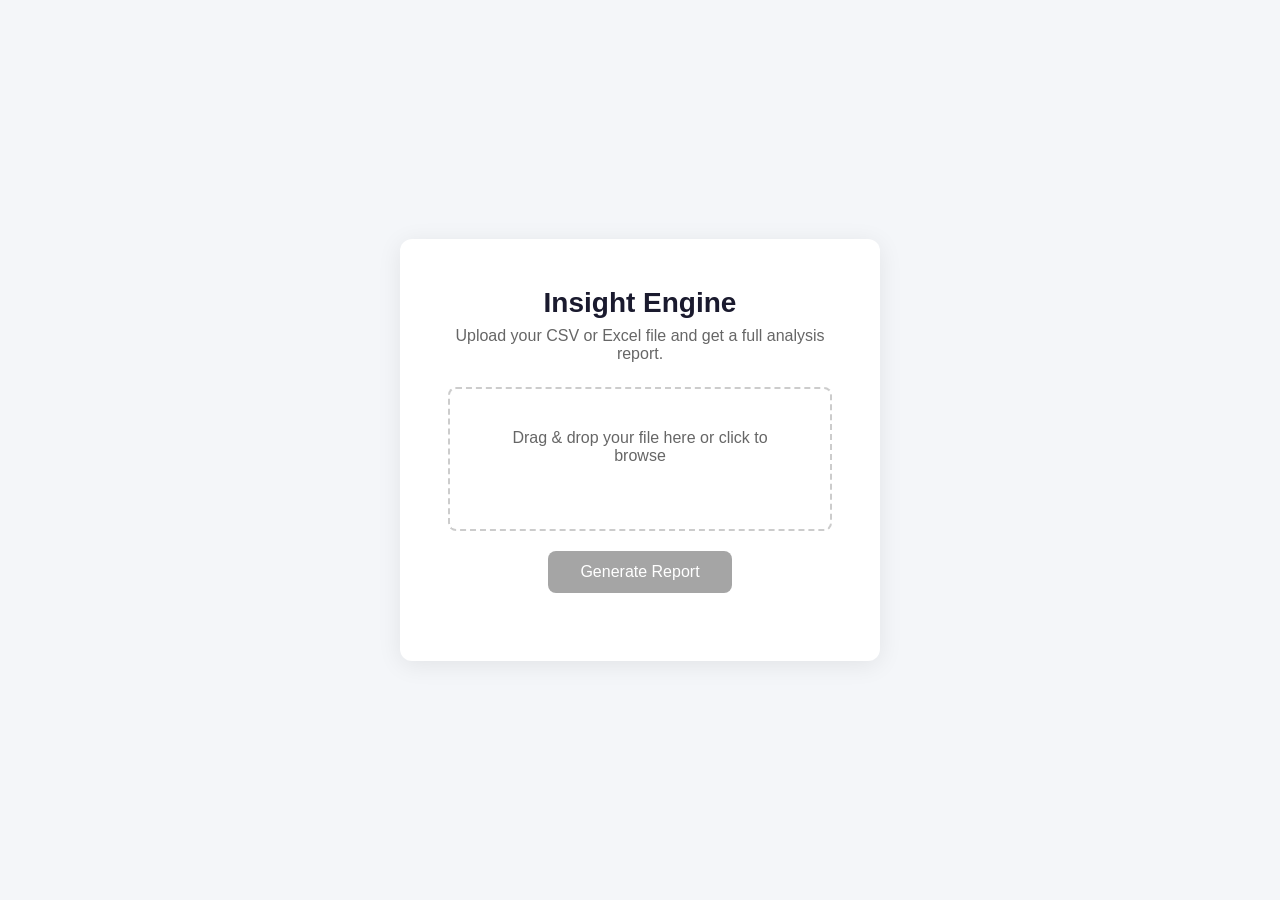
==== frontend/index.html @ 90cd4018 "Add frontend files for file upload and report generation" ====
<!DOCTYPE html>
<html lang="en">
<head>
  <meta charset="UTF-8" />
  <title>Insight Engine</title>
  <link rel="stylesheet" href="style.css" />
</head>
<body>
  <div class="container">
    <h1>Insight Engine</h1>
    <p>Upload your CSV or Excel file and get a full analysis report.</p>

    <div class="dropzone" id="dropzone">
      <p id="dropzone-text">Drag & drop your file here or click to browse</p>
      <input type="file" id="fileInput" accept=".csv,.xlsx" hidden />
    </div>

    <button id="uploadBtn" disabled>Generate Report</button>

    <div id="status"></div>

    <div id="download-section" style="display:none;">
      <a id="download-btn" href="#" target="_blank">⬇ Download Report</a>
    </div>
  </div>

  <script>
    const dropzone     = document.getElementById("dropzone");
    const fileInput    = document.getElementById("fileInput");
    const uploadBtn    = document.getElementById("uploadBtn");
    const status       = document.getElementById("status");
    const downloadSec  = document.getElementById("download-section");
    const downloadBtn  = document.getElementById("download-btn");
    const dropzoneText = document.getElementById("dropzone-text");
    let selectedFile   = null;

    dropzone.addEventListener("click", () => fileInput.click());

    fileInput.addEventListener("change", (e) => {
      selectedFile = e.target.files[0];
      dropzoneText.textContent = selectedFile.name;
      uploadBtn.disabled = false;
      downloadSec.style.display = "none";
      status.textContent = "";
    });

    uploadBtn.addEventListener("click", async () => {
      if (!selectedFile) return;

      status.textContent = "Analysing your data... this may take a minute.";
      uploadBtn.disabled = true;
      downloadSec.style.display = "none";

      const formData = new FormData();
      formData.append("file", selectedFile);

      try {
        const res  = await fetch("/upload", { method: "POST", body: formData });
        const data = await res.json();

        if (data.report_url) {
          status.textContent = "✅ Report ready!";
          downloadBtn.href = data.report_url;
          downloadSec.style.display = "block";
        } else {
          status.textContent = "❌ Error: " + data.error;
          uploadBtn.disabled = false;
        }
      } catch (err) {
        status.textContent = "❌ Something went wrong. Is the server running?";
        uploadBtn.disabled = false;
      }
    });
  </script>
</body>
</html>
---- frontend/style.css ----
* { box-sizing: border-box; margin: 0; padding: 0; }

body {
  font-family: 'Segoe UI', sans-serif;
  background: #f4f6f9;
  display: flex;
  justify-content: center;
  align-items: center;
  height: 100vh;
}

.container {
  background: white;
  padding: 48px;
  border-radius: 12px;
  box-shadow: 0 4px 24px rgba(0,0,0,0.08);
  text-align: center;
  width: 480px;
}

h1 { font-size: 28px; margin-bottom: 8px; color: #1a1a2e; }
p  { color: #666; margin-bottom: 24px; }

.dropzone {
  border: 2px dashed #ccc;
  border-radius: 8px;
  padding: 40px;
  cursor: pointer;
  margin-bottom: 20px;
  transition: border-color 0.2s;
}

.dropzone:hover { border-color: #4f46e5; }

button {
  background: #4f46e5;
  color: white;
  border: none;
  padding: 12px 32px;
  border-radius: 8px;
  font-size: 16px;
  cursor: pointer;
}

button:disabled { background: #a5a5a5; cursor: not-allowed; }

#status { margin-top: 20px; font-size: 14px; color: #333; }
#status a { color: #4f46e5; font-weight: bold; }

#download-section {
  margin-top: 24px;
}

#download-btn {
  display: inline-block;
  background: #22c55e;
  color: white;
  padding: 12px 32px;
  border-radius: 8px;
  text-decoration: none;
  font-size: 16px;
  font-weight: bold;
  transition: background 0.2s;
}

#download-btn:hover {
  background: #16a34a;
}
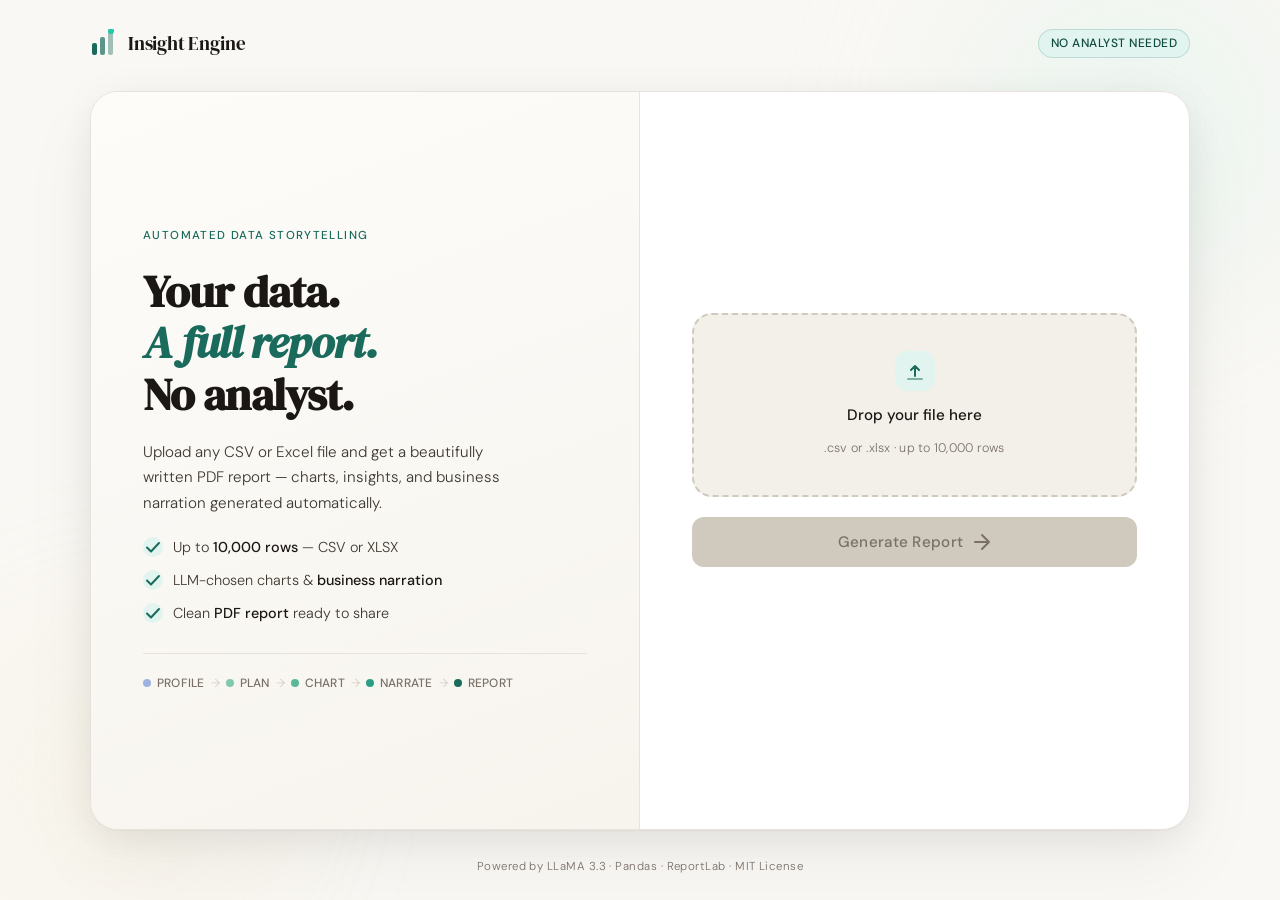
==== commit e362733f: "Enhance UI and accessibility in index.html and style.css with new design system, improved layout, an" ====
--- a/frontend/index.html
+++ b/frontend/index.html
@@ -2,29 +2,153 @@
 <html lang="en">
 <head>
   <meta charset="UTF-8" />
-  <title>Insight Engine</title>
+  <meta name="viewport" content="width=device-width, initial-scale=1.0" />
+  <title>Insight Engine — Automated Data Storytelling</title>
+  <link rel="preconnect" href="https://fonts.googleapis.com" />
+  <link rel="preconnect" href="https://fonts.gstatic.com" crossorigin />
+  <link href="https://fonts.googleapis.com/css2?family=DM+Serif+Display:ital@0;1&family=DM+Sans:ital,opsz,wght@0,9..40,300;0,9..40,400;0,9..40,500;1,9..40,300&display=swap" rel="stylesheet" />
   <link rel="stylesheet" href="style.css" />
 </head>
 <body>
-  <div class="container">
-    <h1>Insight Engine</h1>
-    <p>Upload your CSV or Excel file and get a full analysis report.</p>
-
-    <div class="dropzone" id="dropzone">
-      <p id="dropzone-text">Drag & drop your file here or click to browse</p>
-      <input type="file" id="fileInput" accept=".csv,.xlsx" hidden />
-    </div>
-
-    <button id="uploadBtn" disabled>Generate Report</button>
-
-    <div id="status"></div>
-
-    <div id="download-section" style="display:none;">
-      <a id="download-btn" href="#" target="_blank">⬇ Download Report</a>
-    </div>
+
+  <!-- Ambient background orbs -->
+  <div class="bg-orb bg-orb--1" aria-hidden="true"></div>
+  <div class="bg-orb bg-orb--2" aria-hidden="true"></div>
+  <div class="bg-orb bg-orb--3" aria-hidden="true"></div>
+
+  <div class="page-wrap">
+
+    <!-- ── Header ── -->
+    <header class="site-header" role="banner">
+      <div class="logo-mark" aria-label="Insight Engine logo">
+        <svg width="28" height="28" viewBox="0 0 28 28" fill="none" xmlns="http://www.w3.org/2000/svg" aria-hidden="true">
+          <rect x="2" y="14" width="5" height="12" rx="2" fill="var(--accent)"/>
+          <rect x="10" y="8" width="5" height="18" rx="2" fill="var(--accent)" opacity="0.7"/>
+          <rect x="18" y="2" width="5" height="24" rx="2" fill="var(--accent)" opacity="0.4"/>
+          <circle cx="21" cy="2" r="3" fill="var(--accent-vivid)"/>
+        </svg>
+        <span class="logo-text">Insight Engine</span>
+      </div>
+      <nav class="header-pill" aria-label="Product tag">
+        <span class="pill">No analyst needed</span>
+      </nav>
+    </header>
+
+    <!-- ── Main Card ── -->
+    <main class="main-card" role="main">
+
+      <!-- Left: Hero copy -->
+      <section class="hero-copy" aria-labelledby="hero-heading">
+        <p class="eyebrow">Automated Data Storytelling</p>
+        <h1 id="hero-heading" class="hero-heading">
+          Your data.<br/>
+          <em>A full report.</em><br/>
+          No analyst.
+        </h1>
+        <p class="hero-sub">
+          Upload any CSV or Excel file and get a beautifully written PDF report — charts, insights, and business narration generated automatically.
+        </p>
+
+        <ul class="feature-list" aria-label="Key features">
+          <li class="feature-item">
+            <span class="feature-icon" aria-hidden="true">
+              <svg width="16" height="16" viewBox="0 0 16 16" fill="none"><path d="M2 8.5L6 12.5L14 4" stroke="currentColor" stroke-width="2" stroke-linecap="round" stroke-linejoin="round"/></svg>
+            </span>
+            <span>Up to <strong>10,000 rows</strong> — CSV or XLSX</span>
+          </li>
+          <li class="feature-item">
+            <span class="feature-icon" aria-hidden="true">
+              <svg width="16" height="16" viewBox="0 0 16 16" fill="none"><path d="M2 8.5L6 12.5L14 4" stroke="currentColor" stroke-width="2" stroke-linecap="round" stroke-linejoin="round"/></svg>
+            </span>
+            <span>LLM-chosen charts &amp; <strong>business narration</strong></span>
+          </li>
+          <li class="feature-item">
+            <span class="feature-icon" aria-hidden="true">
+              <svg width="16" height="16" viewBox="0 0 16 16" fill="none"><path d="M2 8.5L6 12.5L14 4" stroke="currentColor" stroke-width="2" stroke-linecap="round" stroke-linejoin="round"/></svg>
+            </span>
+            <span>Clean <strong>PDF report</strong> ready to share</span>
+          </li>
+        </ul>
+
+        <div class="pipeline-trace" aria-label="How it works">
+          <div class="pipeline-step">
+            <span class="step-dot step-dot--1"></span>
+            <span>Profile</span>
+          </div>
+          <div class="pipeline-arrow" aria-hidden="true">→</div>
+          <div class="pipeline-step">
+            <span class="step-dot step-dot--2"></span>
+            <span>Plan</span>
+          </div>
+          <div class="pipeline-arrow" aria-hidden="true">→</div>
+          <div class="pipeline-step">
+            <span class="step-dot step-dot--3"></span>
+            <span>Chart</span>
+          </div>
+          <div class="pipeline-arrow" aria-hidden="true">→</div>
+          <div class="pipeline-step">
+            <span class="step-dot step-dot--4"></span>
+            <span>Narrate</span>
+          </div>
+          <div class="pipeline-arrow" aria-hidden="true">→</div>
+          <div class="pipeline-step">
+            <span class="step-dot step-dot--5"></span>
+            <span>Report</span>
+          </div>
+        </div>
+      </section>
+
+      <!-- Right: Upload widget -->
+      <section class="upload-panel" aria-labelledby="upload-heading">
+        <h2 id="upload-heading" class="sr-only">Upload your data file</h2>
+
+        <div class="dropzone" id="dropzone" role="button" tabindex="0" aria-label="Drag and drop your file here, or press Enter to browse" aria-describedby="dropzone-hint">
+          <div class="dropzone-inner">
+            <div class="dropzone-icon" aria-hidden="true">
+              <svg width="40" height="40" viewBox="0 0 40 40" fill="none" xmlns="http://www.w3.org/2000/svg">
+                <rect width="40" height="40" rx="12" fill="var(--accent-subtle)"/>
+                <path d="M20 25V15M20 15L16 19M20 15L24 19" stroke="var(--accent)" stroke-width="2" stroke-linecap="round" stroke-linejoin="round"/>
+                <path d="M13 28H27" stroke="var(--accent)" stroke-width="2" stroke-linecap="round" opacity="0.5"/>
+              </svg>
+            </div>
+            <p id="dropzone-text" class="dropzone-label">Drop your file here</p>
+            <p id="dropzone-hint" class="dropzone-hint">.csv or .xlsx · up to 10,000 rows</p>
+          </div>
+          <input type="file" id="fileInput" accept=".csv,.xlsx" hidden aria-hidden="true" />
+        </div>
+
+        <button id="uploadBtn" class="generate-btn" disabled aria-disabled="true">
+          <span class="btn-text">Generate Report</span>
+          <span class="btn-icon" aria-hidden="true">
+            <svg width="18" height="18" viewBox="0 0 18 18" fill="none"><path d="M9 2L16 9L9 16M2 9H16" stroke="currentColor" stroke-width="2" stroke-linecap="round" stroke-linejoin="round"/></svg>
+          </span>
+          <span class="btn-loader" aria-hidden="true"></span>
+        </button>
+
+        <div id="status" role="status" aria-live="polite" class="status-message"></div>
+
+        <div id="download-section" class="download-section" style="display:none;" aria-live="polite">
+          <a id="download-btn" href="#" target="_blank" class="download-btn" rel="noopener noreferrer">
+            <span class="download-icon" aria-hidden="true">
+              <svg width="18" height="18" viewBox="0 0 18 18" fill="none"><path d="M9 2V12M9 12L5 8M9 12L13 8" stroke="currentColor" stroke-width="2" stroke-linecap="round" stroke-linejoin="round"/><path d="M2 15H16" stroke="currentColor" stroke-width="2" stroke-linecap="round"/></svg>
+            </span>
+            Download Report
+          </a>
+          <p class="download-note">Your PDF is ready — open it or save to disk.</p>
+        </div>
+      </section>
+
+    </main>
+
+    <!-- ── Footer ── -->
+    <footer class="site-footer" role="contentinfo">
+      <p>Powered by LLaMA 3.3 · Pandas · ReportLab · MIT License</p>
+    </footer>
+
   </div>
 
   <script>
+    /* ─── Element refs ─── */
     const dropzone     = document.getElementById("dropzone");
     const fileInput    = document.getElementById("fileInput");
     const uploadBtn    = document.getElementById("uploadBtn");
@@ -34,21 +158,51 @@
     const dropzoneText = document.getElementById("dropzone-text");
     let selectedFile   = null;
 
+    /* ─── Dropzone click / keyboard ─── */
     dropzone.addEventListener("click", () => fileInput.click());
-
+    dropzone.addEventListener("keydown", (e) => {
+      if (e.key === "Enter" || e.key === " ") { e.preventDefault(); fileInput.click(); }
+    });
+
+    /* ─── Drag & drop ─── */
+    dropzone.addEventListener("dragover", (e) => {
+      e.preventDefault();
+      dropzone.classList.add("drag-over");
+    });
+    dropzone.addEventListener("dragleave", () => dropzone.classList.remove("drag-over"));
+    dropzone.addEventListener("drop", (e) => {
+      e.preventDefault();
+      dropzone.classList.remove("drag-over");
+      const f = e.dataTransfer.files[0];
+      if (f) setFile(f);
+    });
+
+    /* ─── File input change ─── */
     fileInput.addEventListener("change", (e) => {
-      selectedFile = e.target.files[0];
-      dropzoneText.textContent = selectedFile.name;
+      const f = e.target.files[0];
+      if (f) setFile(f);
+    });
+
+    function setFile(f) {
+      selectedFile = f;
+      dropzoneText.textContent = f.name;
+      dropzone.classList.add("file-selected");
       uploadBtn.disabled = false;
+      uploadBtn.setAttribute("aria-disabled", "false");
       downloadSec.style.display = "none";
       status.textContent = "";
-    });
-
+      status.className = "status-message";
+    }
+
+    /* ─── Generate button ─── */
     uploadBtn.addEventListener("click", async () => {
       if (!selectedFile) return;
 
-      status.textContent = "Analysing your data... this may take a minute.";
+      status.textContent = "Analysing your data… this may take a minute.";
+      status.className = "status-message status--loading";
       uploadBtn.disabled = true;
+      uploadBtn.setAttribute("aria-disabled", "true");
+      uploadBtn.classList.add("is-loading");
       downloadSec.style.display = "none";
 
       const formData = new FormData();
@@ -58,19 +212,27 @@
         const res  = await fetch("/upload", { method: "POST", body: formData });
         const data = await res.json();
 
+        uploadBtn.classList.remove("is-loading");
+
         if (data.report_url) {
-          status.textContent = "✅ Report ready!";
-          downloadBtn.href = data.report_url;
+          status.textContent  = "✓ Report ready!";
+          status.className    = "status-message status--success";
+          downloadBtn.href    = data.report_url;
           downloadSec.style.display = "block";
         } else {
-          status.textContent = "❌ Error: " + data.error;
+          status.textContent = "Error: " + (data.error || "Unknown error.");
+          status.className   = "status-message status--error";
           uploadBtn.disabled = false;
+          uploadBtn.setAttribute("aria-disabled", "false");
         }
       } catch (err) {
-        status.textContent = "❌ Something went wrong. Is the server running?";
+        uploadBtn.classList.remove("is-loading");
+        status.textContent = "Something went wrong. Is the server running?";
+        status.className   = "status-message status--error";
         uploadBtn.disabled = false;
+        uploadBtn.setAttribute("aria-disabled", "false");
       }
     });
   </script>
 </body>
-</html>+</html>
--- a/frontend/style.css
+++ b/frontend/style.css
@@ -1,68 +1,600 @@
-* { box-sizing: border-box; margin: 0; padding: 0; }
+/* ════════════════════════════════════════════════════════════════
+   INSIGHT ENGINE — Design System
+   Aesthetic: Editorial dark-ink on warm paper. DM Serif Display
+   for display type; DM Sans for UI. Warm neutrals, deep teal
+   accent. Feels like a high-end data magazine, not SaaS.
+   ════════════════════════════════════════════════════════════════ */
+
+/* ── Google Fonts are imported in <head> ── */
+
+/* ── Custom Properties ─────────────────────────────────────────── */
+:root {
+  /* Color system */
+  --ink:          #1a1714;       /* near-black warm */
+  --ink-2:        #3d3830;       /* secondary text */
+  --ink-3:        #7a7067;       /* muted / hint */
+  --paper:        #faf8f4;       /* warm off-white background */
+  --surface:      #ffffff;       /* card surface */
+  --surface-2:    #f3f0ea;       /* subtle inner surface */
+  --border:       #e8e3da;       /* default border */
+  --border-strong:#cfc9be;       /* hover / emphasis border */
+
+  /* Accent — deep teal */
+  --accent:       #1a6b5c;
+  --accent-vivid: #22c9a8;       /* glowing dot, highlights */
+  --accent-mid:   #2d9e86;       /* hover state */
+  --accent-subtle:#e2f4ef;       /* very light tint */
+  --accent-text:  #0f4a3e;       /* text on accent-subtle */
+
+  /* Status */
+  --success:      #166534;
+  --success-bg:   #dcfce7;
+  --error:        #991b1b;
+  --error-bg:     #fee2e2;
+  --loading:      #1a4f6b;
+  --loading-bg:   #dbeafe;
+
+  /* Typography */
+  --font-display: 'DM Serif Display', Georgia, serif;
+  --font-body:    'DM Sans', system-ui, sans-serif;
+
+  /* Sizing */
+  --radius-sm:    6px;
+  --radius-md:    12px;
+  --radius-lg:    20px;
+  --radius-xl:    28px;
+
+  /* Transitions */
+  --ease:         cubic-bezier(0.22, 1, 0.36, 1);
+  --dur:          0.25s;
+
+  /* Layout */
+  --max-w:        1100px;
+  --card-pad:     52px;
+}
+
+/* ── Reset ────────────────────────────────────────────────────── */
+*, *::before, *::after {
+  box-sizing: border-box;
+  margin: 0;
+  padding: 0;
+}
+
+/* ── Base ─────────────────────────────────────────────────────── */
+html { font-size: 16px; -webkit-font-smoothing: antialiased; }
 
 body {
-  font-family: 'Segoe UI', sans-serif;
-  background: #f4f6f9;
-  display: flex;
+  font-family: var(--font-body);
+  font-weight: 300;
+  font-size: 1rem;
+  line-height: 1.6;
+  color: var(--ink);
+  background-color: var(--paper);
+  min-height: 100vh;
+  overflow-x: hidden;
+}
+
+/* ── Accessibility ────────────────────────────────────────────── */
+.sr-only {
+  position: absolute;
+  width: 1px; height: 1px;
+  padding: 0; margin: -1px;
+  overflow: hidden;
+  clip: rect(0,0,0,0);
+  white-space: nowrap;
+  border: 0;
+}
+
+:focus-visible {
+  outline: 2px solid var(--accent);
+  outline-offset: 3px;
+  border-radius: var(--radius-sm);
+}
+
+/* ── Ambient Background Orbs ──────────────────────────────────── */
+.bg-orb {
+  position: fixed;
+  border-radius: 50%;
+  filter: blur(80px);
+  pointer-events: none;
+  z-index: 0;
+  opacity: 0.35;
+}
+
+.bg-orb--1 {
+  width: 500px; height: 500px;
+  top: -120px; right: -100px;
+  background: radial-gradient(circle, #c2ede4, transparent 70%);
+}
+
+.bg-orb--2 {
+  width: 400px; height: 400px;
+  bottom: -80px; left: -80px;
+  background: radial-gradient(circle, #f5e6c8, transparent 70%);
+}
+
+.bg-orb--3 {
+  width: 300px; height: 300px;
+  top: 50%; left: 50%;
+  transform: translate(-50%, -50%);
+  background: radial-gradient(circle, #ddf0e8, transparent 70%);
+  opacity: 0.2;
+}
+
+/* ── Page Wrapper ─────────────────────────────────────────────── */
+.page-wrap {
+  position: relative;
+  z-index: 1;
+  min-height: 100vh;
+  display: flex;
+  flex-direction: column;
+  align-items: center;
+  justify-content: space-between;
+  padding: 28px 24px 20px;
+  gap: 0;
+}
+
+/* ── Site Header ──────────────────────────────────────────────── */
+.site-header {
+  width: 100%;
+  max-width: var(--max-w);
+  display: flex;
+  align-items: center;
+  justify-content: space-between;
+  margin-bottom: 32px;
+}
+
+.logo-mark {
+  display: flex;
+  align-items: center;
+  gap: 10px;
+  text-decoration: none;
+}
+
+.logo-text {
+  font-family: var(--font-display);
+  font-size: 1.2rem;
+  letter-spacing: -0.01em;
+  color: var(--ink);
+}
+
+.header-pill {}
+
+.pill {
+  display: inline-flex;
+  align-items: center;
+  padding: 4px 12px;
+  background: var(--accent-subtle);
+  color: var(--accent-text);
+  font-size: 0.75rem;
+  font-weight: 500;
+  letter-spacing: 0.04em;
+  text-transform: uppercase;
+  border-radius: 999px;
+  border: 1px solid rgba(26,107,92,0.18);
+}
+
+/* ── Main Card ────────────────────────────────────────────────── */
+.main-card {
+  width: 100%;
+  max-width: var(--max-w);
+  flex: 1;
+  display: grid;
+  grid-template-columns: 1fr 1fr;
+  gap: 0;
+  background: var(--surface);
+  border-radius: var(--radius-xl);
+  border: 1px solid var(--border);
+  box-shadow:
+    0 1px 2px rgba(0,0,0,0.04),
+    0 8px 40px rgba(0,0,0,0.07),
+    0 32px 80px rgba(0,0,0,0.05);
+  overflow: hidden;
+  animation: card-enter 0.6s var(--ease) both;
+}
+
+@keyframes card-enter {
+  from { opacity: 0; transform: translateY(20px); }
+  to   { opacity: 1; transform: translateY(0); }
+}
+
+/* ── Hero Copy (Left) ─────────────────────────────────────────── */
+.hero-copy {
+  padding: var(--card-pad);
+  display: flex;
+  flex-direction: column;
   justify-content: center;
-  align-items: center;
-  height: 100vh;
-}
-
-.container {
-  background: white;
-  padding: 48px;
-  border-radius: 12px;
-  box-shadow: 0 4px 24px rgba(0,0,0,0.08);
+  gap: 20px;
+  border-right: 1px solid var(--border);
+  background: linear-gradient(160deg, #fdfcf9 0%, #f7f4ee 100%);
+}
+
+.eyebrow {
+  font-size: 0.72rem;
+  font-weight: 500;
+  letter-spacing: 0.12em;
+  text-transform: uppercase;
+  color: var(--accent);
+}
+
+.hero-heading {
+  font-family: var(--font-display);
+  font-size: clamp(2rem, 3.5vw, 3rem);
+  line-height: 1.15;
+  letter-spacing: -0.02em;
+  color: var(--ink);
+}
+
+.hero-heading em {
+  font-style: italic;
+  color: var(--accent);
+}
+
+.hero-sub {
+  font-size: 0.95rem;
+  font-weight: 300;
+  line-height: 1.65;
+  color: var(--ink-2);
+  max-width: 360px;
+}
+
+/* ── Feature List ─────────────────────────────────────────────── */
+.feature-list {
+  list-style: none;
+  display: flex;
+  flex-direction: column;
+  gap: 10px;
+}
+
+.feature-item {
+  display: flex;
+  align-items: flex-start;
+  gap: 10px;
+  font-size: 0.9rem;
+  color: var(--ink-2);
+}
+
+.feature-item strong {
+  color: var(--ink);
+  font-weight: 500;
+}
+
+.feature-icon {
+  display: flex;
+  align-items: center;
+  justify-content: center;
+  width: 20px; height: 20px;
+  border-radius: 50%;
+  background: var(--accent-subtle);
+  color: var(--accent);
+  flex-shrink: 0;
+  margin-top: 1px;
+}
+
+/* ── Pipeline Trace ───────────────────────────────────────────── */
+.pipeline-trace {
+  display: flex;
+  align-items: center;
+  gap: 6px;
+  flex-wrap: wrap;
+  margin-top: 8px;
+  padding-top: 20px;
+  border-top: 1px solid var(--border);
+}
+
+.pipeline-step {
+  display: flex;
+  align-items: center;
+  gap: 6px;
+  font-size: 0.75rem;
+  font-weight: 500;
+  letter-spacing: 0.02em;
+  color: var(--ink-3);
+  text-transform: uppercase;
+}
+
+.step-dot {
+  width: 8px; height: 8px;
+  border-radius: 50%;
+  flex-shrink: 0;
+}
+
+.step-dot--1 { background: #9db4e0; }
+.step-dot--2 { background: #82c9b0; }
+.step-dot--3 { background: #5ab89a; }
+.step-dot--4 { background: #2d9e86; }
+.step-dot--5 { background: var(--accent); }
+
+.pipeline-arrow {
+  font-size: 0.75rem;
+  color: var(--border-strong);
+  flex-shrink: 0;
+}
+
+/* ── Upload Panel (Right) ─────────────────────────────────────── */
+.upload-panel {
+  padding: var(--card-pad);
+  display: flex;
+  flex-direction: column;
+  justify-content: center;
+  gap: 20px;
+}
+
+/* ── Dropzone ─────────────────────────────────────────────────── */
+.dropzone {
+  border: 2px dashed var(--border-strong);
+  border-radius: var(--radius-lg);
+  padding: 36px 28px;
+  cursor: pointer;
+  background: var(--surface-2);
+  transition:
+    border-color var(--dur) var(--ease),
+    background   var(--dur) var(--ease),
+    transform    var(--dur) var(--ease);
   text-align: center;
-  width: 480px;
-}
-
-h1 { font-size: 28px; margin-bottom: 8px; color: #1a1a2e; }
-p  { color: #666; margin-bottom: 24px; }
-
-.dropzone {
-  border: 2px dashed #ccc;
-  border-radius: 8px;
-  padding: 40px;
+}
+
+.dropzone:hover,
+.dropzone:focus-visible {
+  border-color: var(--accent);
+  background: var(--accent-subtle);
+  transform: scale(1.005);
+}
+
+.dropzone.drag-over {
+  border-color: var(--accent-vivid);
+  background: #cff6ee;
+  transform: scale(1.01);
+}
+
+.dropzone.file-selected {
+  border-style: solid;
+  border-color: var(--accent);
+  background: var(--accent-subtle);
+}
+
+.dropzone-inner {
+  display: flex;
+  flex-direction: column;
+  align-items: center;
+  gap: 12px;
+}
+
+.dropzone-icon {
+  display: flex;
+  align-items: center;
+  justify-content: center;
+}
+
+.dropzone-label {
+  font-size: 0.95rem;
+  font-weight: 500;
+  color: var(--ink);
+  word-break: break-all;
+  max-width: 240px;
+}
+
+.dropzone-hint {
+  font-size: 0.78rem;
+  color: var(--ink-3);
+  letter-spacing: 0.02em;
+}
+
+/* ── Generate Button ──────────────────────────────────────────── */
+.generate-btn {
+  position: relative;
+  display: flex;
+  align-items: center;
+  justify-content: center;
+  gap: 10px;
+  width: 100%;
+  padding: 15px 28px;
+  background: var(--ink);
+  color: #fff;
+  border: none;
+  border-radius: var(--radius-md);
+  font-family: var(--font-body);
+  font-size: 0.95rem;
+  font-weight: 500;
+  letter-spacing: 0.02em;
   cursor: pointer;
-  margin-bottom: 20px;
-  transition: border-color 0.2s;
-}
-
-.dropzone:hover { border-color: #4f46e5; }
-
-button {
-  background: #4f46e5;
-  color: white;
-  border: none;
-  padding: 12px 32px;
-  border-radius: 8px;
-  font-size: 16px;
-  cursor: pointer;
-}
-
-button:disabled { background: #a5a5a5; cursor: not-allowed; }
-
-#status { margin-top: 20px; font-size: 14px; color: #333; }
-#status a { color: #4f46e5; font-weight: bold; }
-
-#download-section {
-  margin-top: 24px;
-}
-
-#download-btn {
-  display: inline-block;
-  background: #22c55e;
-  color: white;
-  padding: 12px 32px;
-  border-radius: 8px;
+  overflow: hidden;
+  transition:
+    background var(--dur) var(--ease),
+    transform  0.15s var(--ease),
+    box-shadow var(--dur) var(--ease);
+}
+
+.generate-btn::before {
+  content: '';
+  position: absolute;
+  inset: 0;
+  background: var(--accent);
+  opacity: 0;
+  transition: opacity var(--dur) var(--ease);
+}
+
+.generate-btn:not(:disabled):hover::before { opacity: 1; }
+
+.generate-btn:not(:disabled):hover {
+  box-shadow: 0 8px 24px rgba(26,107,92,0.35);
+  transform: translateY(-1px);
+}
+
+.generate-btn:not(:disabled):active {
+  transform: translateY(0);
+}
+
+.generate-btn:disabled {
+  background: var(--border-strong);
+  color: var(--ink-3);
+  cursor: not-allowed;
+}
+
+.btn-text,
+.btn-icon {
+  position: relative;
+  z-index: 1;
+}
+
+.btn-icon {
+  display: flex;
+  align-items: center;
+  transition: transform 0.2s var(--ease);
+}
+
+.generate-btn:not(:disabled):hover .btn-icon {
+  transform: translateX(3px);
+}
+
+/* Loading spinner */
+.btn-loader {
+  position: absolute;
+  right: 20px;
+  top: 50%;
+  transform: translateY(-50%);
+  width: 16px; height: 16px;
+  border: 2px solid rgba(255,255,255,0.3);
+  border-top-color: #fff;
+  border-radius: 50%;
+  display: none;
+  animation: spin 0.7s linear infinite;
+  z-index: 1;
+}
+
+.generate-btn.is-loading .btn-icon { display: none; }
+.generate-btn.is-loading .btn-loader { display: block; }
+
+@keyframes spin {
+  to { transform: translateY(-50%) rotate(360deg); }
+}
+
+/* ── Status Message ───────────────────────────────────────────── */
+.status-message {
+  min-height: 20px;
+  font-size: 0.875rem;
+  font-weight: 400;
+  color: var(--ink-3);
+  text-align: center;
+  transition: color var(--dur) var(--ease);
+}
+
+.status--loading {
+  color: var(--loading);
+  background: var(--loading-bg);
+  padding: 10px 14px;
+  border-radius: var(--radius-sm);
+}
+
+.status--success {
+  color: var(--success);
+  background: var(--success-bg);
+  padding: 10px 14px;
+  border-radius: var(--radius-sm);
+  font-weight: 500;
+}
+
+.status--error {
+  color: var(--error);
+  background: var(--error-bg);
+  padding: 10px 14px;
+  border-radius: var(--radius-sm);
+}
+
+/* ── Download Section ─────────────────────────────────────────── */
+.download-section {
+  display: flex;
+  flex-direction: column;
+  align-items: center;
+  gap: 8px;
+  animation: fade-up 0.4s var(--ease) both;
+}
+
+@keyframes fade-up {
+  from { opacity: 0; transform: translateY(12px); }
+  to   { opacity: 1; transform: translateY(0); }
+}
+
+.download-btn {
+  display: inline-flex;
+  align-items: center;
+  gap: 8px;
+  width: 100%;
+  padding: 14px 28px;
+  background: var(--accent);
+  color: #fff;
+  border-radius: var(--radius-md);
   text-decoration: none;
-  font-size: 16px;
-  font-weight: bold;
-  transition: background 0.2s;
-}
-
-#download-btn:hover {
-  background: #16a34a;
+  font-size: 0.95rem;
+  font-weight: 500;
+  letter-spacing: 0.02em;
+  justify-content: center;
+  transition:
+    background var(--dur) var(--ease),
+    transform  0.15s var(--ease),
+    box-shadow var(--dur) var(--ease);
+}
+
+.download-btn:hover {
+  background: var(--accent-mid);
+  box-shadow: 0 8px 24px rgba(26,107,92,0.3);
+  transform: translateY(-1px);
+}
+
+.download-btn:active { transform: translateY(0); }
+
+.download-icon {
+  display: flex;
+  align-items: center;
+}
+
+.download-note {
+  font-size: 0.75rem;
+  color: var(--ink-3);
+  letter-spacing: 0.02em;
+}
+
+/* ── Site Footer ──────────────────────────────────────────────── */
+.site-footer {
+  width: 100%;
+  max-width: var(--max-w);
+  margin-top: 28px;
+  padding-bottom: 4px;
+  text-align: center;
+  font-size: 0.72rem;
+  color: var(--ink-3);
+  letter-spacing: 0.04em;
+}
+
+/* ── Responsive ───────────────────────────────────────────────── */
+
+/* Tablet — stack side by side but reduce padding */
+@media (max-width: 900px) {
+  :root { --card-pad: 36px; }
+
+  .main-card {
+    grid-template-columns: 1fr;
+    max-width: 520px;
+  }
+
+  .hero-copy {
+    border-right: none;
+    border-bottom: 1px solid var(--border);
+    padding-bottom: 32px;
+  }
+}
+
+/* Mobile */
+@media (max-width: 540px) {
+  :root { --card-pad: 28px; }
+
+  .page-wrap { padding: 20px 16px 16px; }
+
+  .hero-heading { font-size: 1.75rem; }
+
+  .pipeline-trace { display: none; }
+
+  .site-header { margin-bottom: 20px; }
+
+  .logo-text { font-size: 1rem; }
 }
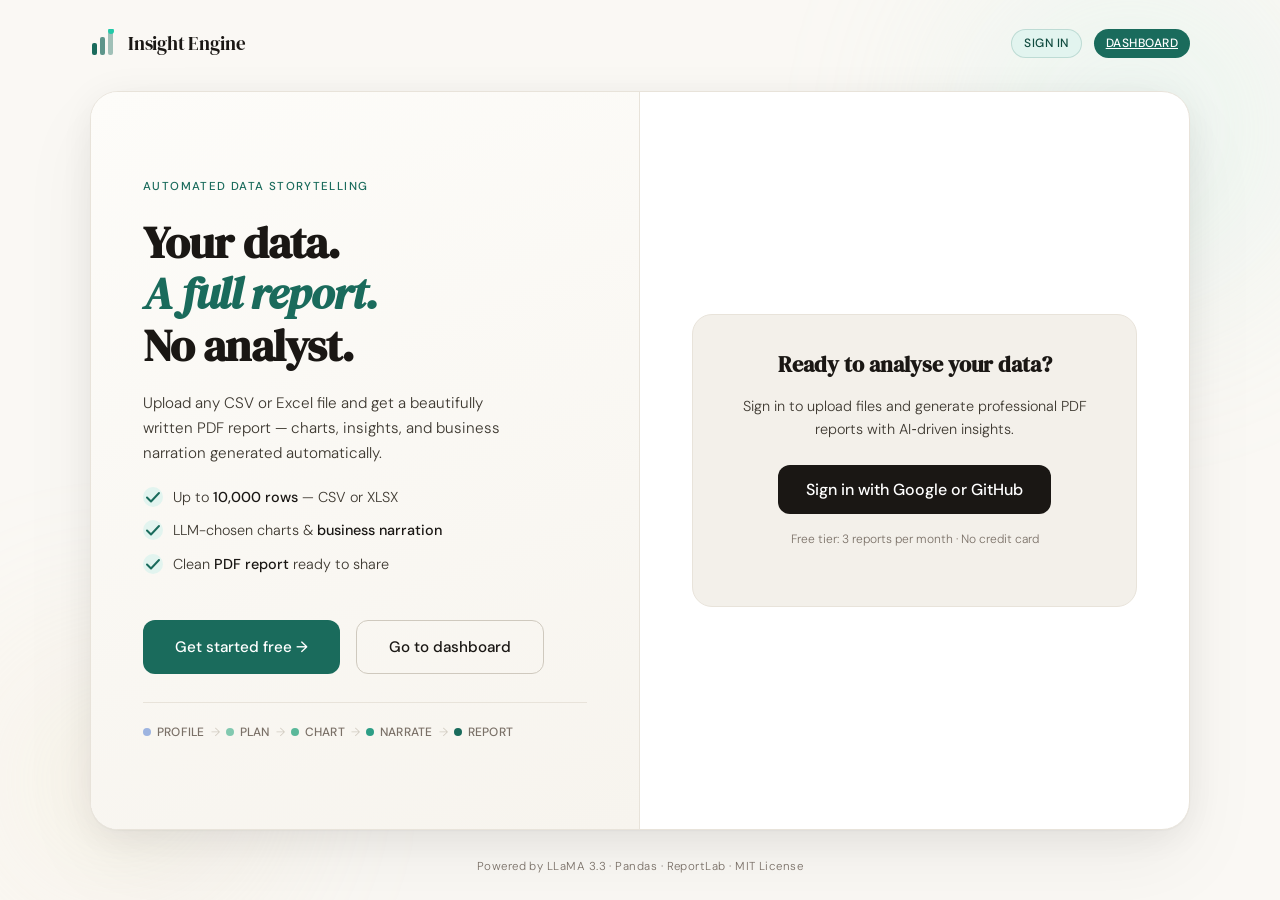
==== commit 079feb50: "Add dashboard and login pages with responsive design and authentication styles" ====
--- a/frontend/index.html
+++ b/frontend/index.html
@@ -8,6 +8,72 @@
   <link rel="preconnect" href="https://fonts.gstatic.com" crossorigin />
   <link href="https://fonts.googleapis.com/css2?family=DM+Serif+Display:ital@0;1&family=DM+Sans:ital,opsz,wght@0,9..40,300;0,9..40,400;0,9..40,500;1,9..40,300&display=swap" rel="stylesheet" />
   <link rel="stylesheet" href="style.css" />
+  <style>
+    /* Additional CTA button styles */
+    .hero-cta-group {
+      display: flex;
+      gap: 16px;
+      margin-top: 24px;
+      flex-wrap: wrap;
+    }
+    .hero-btn {
+      display: inline-flex;
+      align-items: center;
+      gap: 10px;
+      padding: 14px 32px;
+      background: var(--accent);
+      color: white;
+      border-radius: var(--radius-md);
+      text-decoration: none;
+      font-weight: 500;
+      font-size: 0.95rem;
+      transition: background 0.2s, transform 0.15s;
+    }
+    .hero-btn:hover {
+      background: var(--accent-mid);
+      transform: translateY(-2px);
+    }
+    .hero-btn-outline {
+      background: transparent;
+      border: 1px solid var(--border-strong);
+      color: var(--ink);
+    }
+    .hero-btn-outline:hover {
+      background: var(--surface-2);
+      border-color: var(--accent);
+      transform: translateY(-2px);
+    }
+    .cta-card {
+      background: var(--surface-2);
+      border-radius: var(--radius-lg);
+      padding: 32px 24px;
+      text-align: center;
+      border: 1px solid var(--border);
+    }
+    .cta-card h3 {
+      font-family: var(--font-display);
+      font-size: 1.4rem;
+      margin-bottom: 12px;
+    }
+    .cta-card p {
+      color: var(--ink-2);
+      font-size: 0.9rem;
+      margin-bottom: 24px;
+    }
+    .cta-button {
+      display: inline-block;
+      background: var(--ink);
+      color: white;
+      padding: 12px 28px;
+      border-radius: var(--radius-md);
+      text-decoration: none;
+      font-weight: 500;
+      transition: background 0.2s;
+    }
+    .cta-button:hover {
+      background: var(--accent);
+    }
+  </style>
 </head>
 <body>
 
@@ -18,7 +84,7 @@
 
   <div class="page-wrap">
 
-    <!-- ── Header ── -->
+    <!-- ── Header with navigation ── -->
     <header class="site-header" role="banner">
       <div class="logo-mark" aria-label="Insight Engine logo">
         <svg width="28" height="28" viewBox="0 0 28 28" fill="none" xmlns="http://www.w3.org/2000/svg" aria-hidden="true">
@@ -29,8 +95,9 @@
         </svg>
         <span class="logo-text">Insight Engine</span>
       </div>
-      <nav class="header-pill" aria-label="Product tag">
-        <span class="pill">No analyst needed</span>
+      <nav class="header-nav" style="display: flex; gap: 12px;">
+        <a href="/login" class="pill" style="text-decoration: none;">Sign in</a>
+        <a href="/dashboard" class="pill" style="background: var(--accent); color: white; border: none;">Dashboard</a>
       </nav>
     </header>
 
@@ -70,6 +137,11 @@
           </li>
         </ul>
 
+        <div class="hero-cta-group">
+          <a href="/login" class="hero-btn">Get started free →</a>
+          <a href="/dashboard" class="hero-btn hero-btn-outline">Go to dashboard</a>
+        </div>
+
         <div class="pipeline-trace" aria-label="How it works">
           <div class="pipeline-step">
             <span class="step-dot step-dot--1"></span>
@@ -98,43 +170,13 @@
         </div>
       </section>
 
-      <!-- Right: Upload widget -->
-      <section class="upload-panel" aria-labelledby="upload-heading">
-        <h2 id="upload-heading" class="sr-only">Upload your data file</h2>
-
-        <div class="dropzone" id="dropzone" role="button" tabindex="0" aria-label="Drag and drop your file here, or press Enter to browse" aria-describedby="dropzone-hint">
-          <div class="dropzone-inner">
-            <div class="dropzone-icon" aria-hidden="true">
-              <svg width="40" height="40" viewBox="0 0 40 40" fill="none" xmlns="http://www.w3.org/2000/svg">
-                <rect width="40" height="40" rx="12" fill="var(--accent-subtle)"/>
-                <path d="M20 25V15M20 15L16 19M20 15L24 19" stroke="var(--accent)" stroke-width="2" stroke-linecap="round" stroke-linejoin="round"/>
-                <path d="M13 28H27" stroke="var(--accent)" stroke-width="2" stroke-linecap="round" opacity="0.5"/>
-              </svg>
-            </div>
-            <p id="dropzone-text" class="dropzone-label">Drop your file here</p>
-            <p id="dropzone-hint" class="dropzone-hint">.csv or .xlsx · up to 10,000 rows</p>
-          </div>
-          <input type="file" id="fileInput" accept=".csv,.xlsx" hidden aria-hidden="true" />
-        </div>
-
-        <button id="uploadBtn" class="generate-btn" disabled aria-disabled="true">
-          <span class="btn-text">Generate Report</span>
-          <span class="btn-icon" aria-hidden="true">
-            <svg width="18" height="18" viewBox="0 0 18 18" fill="none"><path d="M9 2L16 9L9 16M2 9H16" stroke="currentColor" stroke-width="2" stroke-linecap="round" stroke-linejoin="round"/></svg>
-          </span>
-          <span class="btn-loader" aria-hidden="true"></span>
-        </button>
-
-        <div id="status" role="status" aria-live="polite" class="status-message"></div>
-
-        <div id="download-section" class="download-section" style="display:none;" aria-live="polite">
-          <a id="download-btn" href="#" target="_blank" class="download-btn" rel="noopener noreferrer">
-            <span class="download-icon" aria-hidden="true">
-              <svg width="18" height="18" viewBox="0 0 18 18" fill="none"><path d="M9 2V12M9 12L5 8M9 12L13 8" stroke="currentColor" stroke-width="2" stroke-linecap="round" stroke-linejoin="round"/><path d="M2 15H16" stroke="currentColor" stroke-width="2" stroke-linecap="round"/></svg>
-            </span>
-            Download Report
-          </a>
-          <p class="download-note">Your PDF is ready — open it or save to disk.</p>
+      <!-- Right: Call to action (instead of upload widget) -->
+      <section class="upload-panel" aria-labelledby="cta-heading">
+        <div class="cta-card">
+          <h3>Ready to analyse your data?</h3>
+          <p>Sign in to upload files and generate professional PDF reports with AI‑driven insights.</p>
+          <a href="/login" class="cta-button">Sign in with Google or GitHub</a>
+          <p style="margin-top: 16px; font-size: 0.75rem; color: var(--ink-3);">Free tier: 3 reports per month · No credit card</p>
         </div>
       </section>
 
@@ -147,92 +189,5 @@
 
   </div>
 
-  <script>
-    /* ─── Element refs ─── */
-    const dropzone     = document.getElementById("dropzone");
-    const fileInput    = document.getElementById("fileInput");
-    const uploadBtn    = document.getElementById("uploadBtn");
-    const status       = document.getElementById("status");
-    const downloadSec  = document.getElementById("download-section");
-    const downloadBtn  = document.getElementById("download-btn");
-    const dropzoneText = document.getElementById("dropzone-text");
-    let selectedFile   = null;
-
-    /* ─── Dropzone click / keyboard ─── */
-    dropzone.addEventListener("click", () => fileInput.click());
-    dropzone.addEventListener("keydown", (e) => {
-      if (e.key === "Enter" || e.key === " ") { e.preventDefault(); fileInput.click(); }
-    });
-
-    /* ─── Drag & drop ─── */
-    dropzone.addEventListener("dragover", (e) => {
-      e.preventDefault();
-      dropzone.classList.add("drag-over");
-    });
-    dropzone.addEventListener("dragleave", () => dropzone.classList.remove("drag-over"));
-    dropzone.addEventListener("drop", (e) => {
-      e.preventDefault();
-      dropzone.classList.remove("drag-over");
-      const f = e.dataTransfer.files[0];
-      if (f) setFile(f);
-    });
-
-    /* ─── File input change ─── */
-    fileInput.addEventListener("change", (e) => {
-      const f = e.target.files[0];
-      if (f) setFile(f);
-    });
-
-    function setFile(f) {
-      selectedFile = f;
-      dropzoneText.textContent = f.name;
-      dropzone.classList.add("file-selected");
-      uploadBtn.disabled = false;
-      uploadBtn.setAttribute("aria-disabled", "false");
-      downloadSec.style.display = "none";
-      status.textContent = "";
-      status.className = "status-message";
-    }
-
-    /* ─── Generate button ─── */
-    uploadBtn.addEventListener("click", async () => {
-      if (!selectedFile) return;
-
-      status.textContent = "Analysing your data… this may take a minute.";
-      status.className = "status-message status--loading";
-      uploadBtn.disabled = true;
-      uploadBtn.setAttribute("aria-disabled", "true");
-      uploadBtn.classList.add("is-loading");
-      downloadSec.style.display = "none";
-
-      const formData = new FormData();
-      formData.append("file", selectedFile);
-
-      try {
-        const res  = await fetch("/upload", { method: "POST", body: formData });
-        const data = await res.json();
-
-        uploadBtn.classList.remove("is-loading");
-
-        if (data.report_url) {
-          status.textContent  = "✓ Report ready!";
-          status.className    = "status-message status--success";
-          downloadBtn.href    = data.report_url;
-          downloadSec.style.display = "block";
-        } else {
-          status.textContent = "Error: " + (data.error || "Unknown error.");
-          status.className   = "status-message status--error";
-          uploadBtn.disabled = false;
-          uploadBtn.setAttribute("aria-disabled", "false");
-        }
-      } catch (err) {
-        uploadBtn.classList.remove("is-loading");
-        status.textContent = "Something went wrong. Is the server running?";
-        status.className   = "status-message status--error";
-        uploadBtn.disabled = false;
-        uploadBtn.setAttribute("aria-disabled", "false");
-      }
-    });
-  </script>
 </body>
-</html>
+</html>
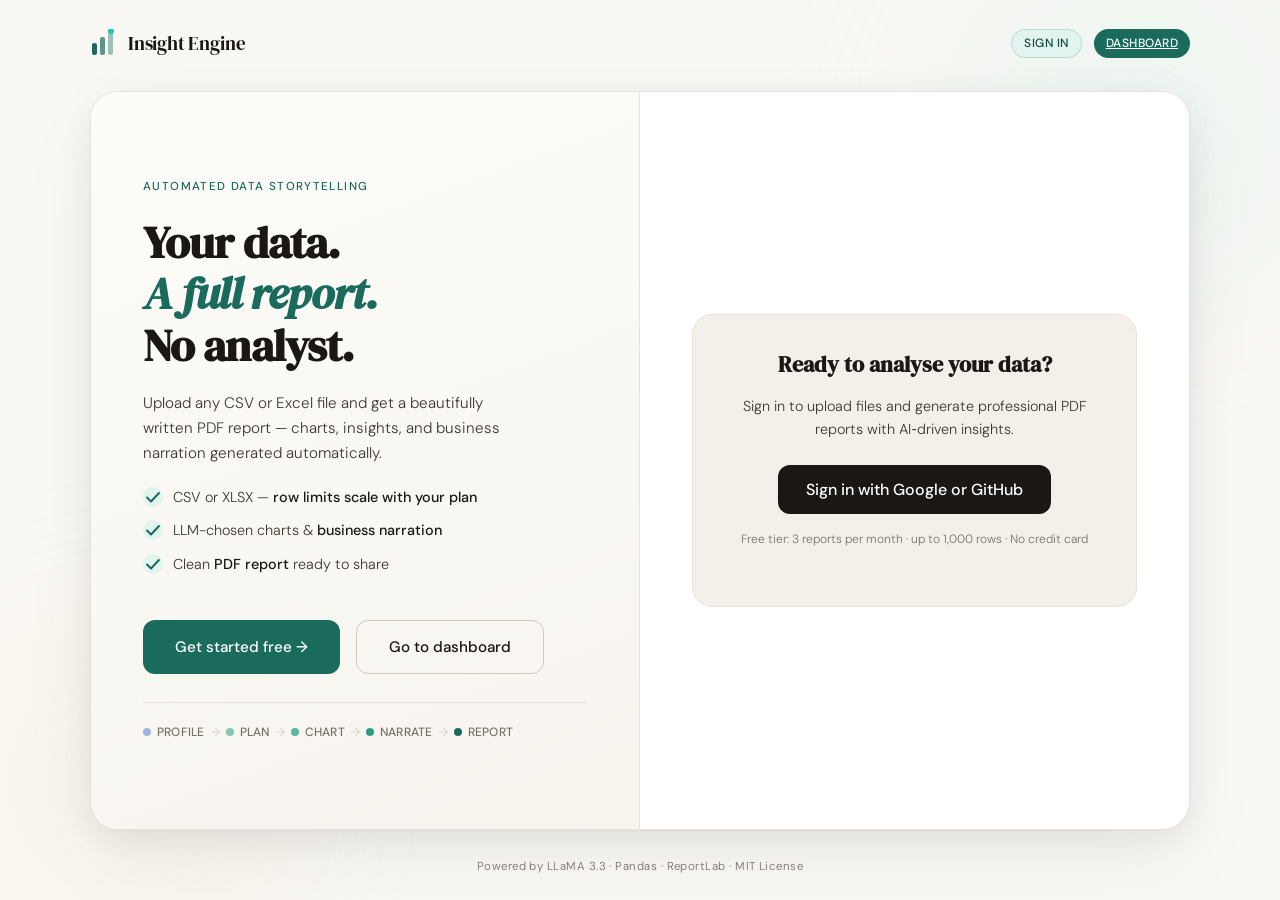
==== commit 9d34c45b: "fix: added tier limmiter to the product" ====
--- a/frontend/index.html
+++ b/frontend/index.html
@@ -121,7 +121,7 @@
             <span class="feature-icon" aria-hidden="true">
               <svg width="16" height="16" viewBox="0 0 16 16" fill="none"><path d="M2 8.5L6 12.5L14 4" stroke="currentColor" stroke-width="2" stroke-linecap="round" stroke-linejoin="round"/></svg>
             </span>
-            <span>Up to <strong>10,000 rows</strong> — CSV or XLSX</span>
+            <span>CSV or XLSX — <strong>row limits scale with your plan</strong></span>
           </li>
           <li class="feature-item">
             <span class="feature-icon" aria-hidden="true">
@@ -176,7 +176,7 @@
           <h3>Ready to analyse your data?</h3>
           <p>Sign in to upload files and generate professional PDF reports with AI‑driven insights.</p>
           <a href="/login" class="cta-button">Sign in with Google or GitHub</a>
-          <p style="margin-top: 16px; font-size: 0.75rem; color: var(--ink-3);">Free tier: 3 reports per month · No credit card</p>
+          <p style="margin-top: 16px; font-size: 0.75rem; color: var(--ink-3);">Free tier: 3 reports per month · up to 1,000 rows · No credit card</p>
         </div>
       </section>
 
